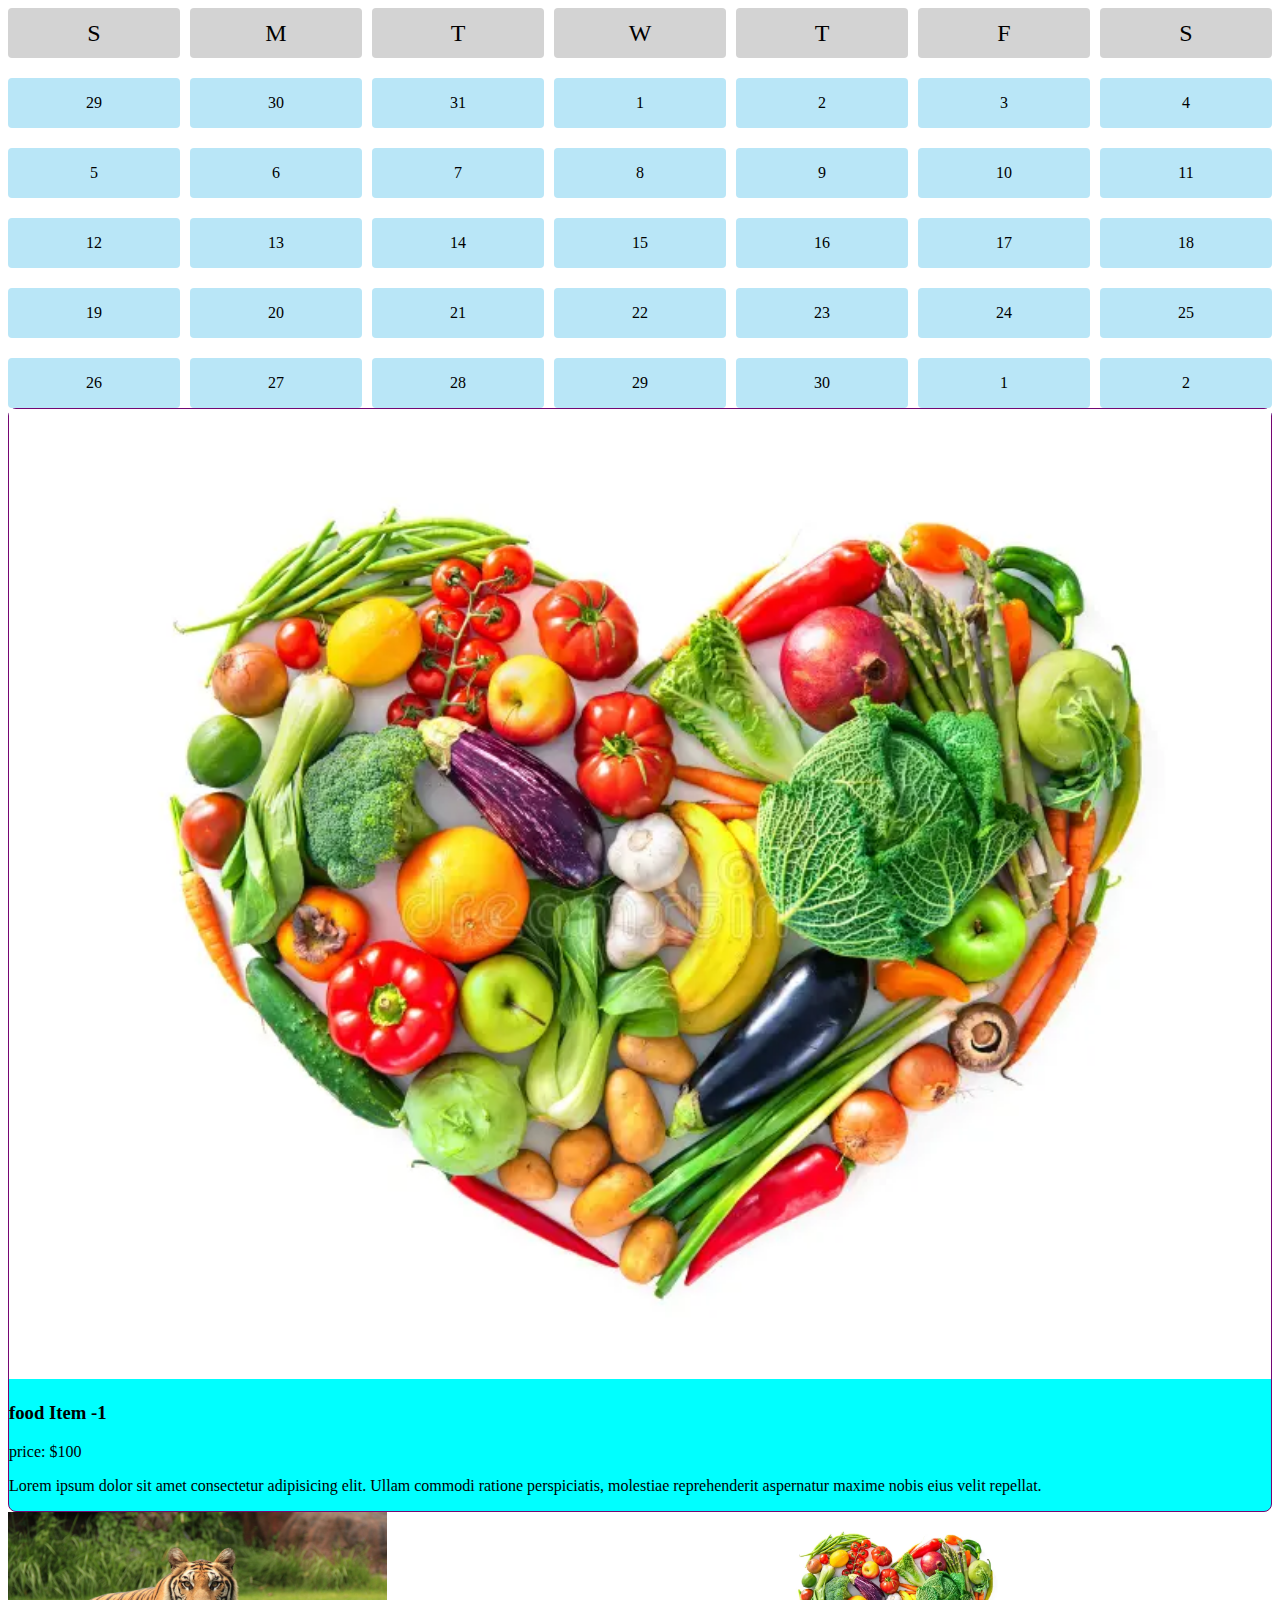
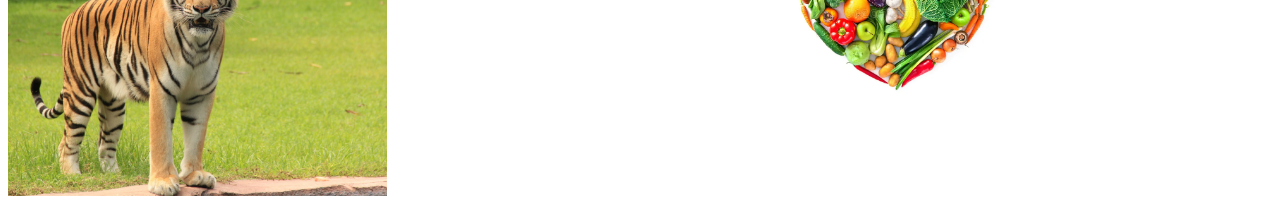
==== index.html @ e427875b "added many files" ====
<!DOCTYPE html>
<html lang="en">
<head>
    <meta charset="UTF-8">
    <meta name="viewport" content="width=device-width, initial-scale=1.0">
    <title>Document</title>
    <link rel="stylesheet" href="index.css">
     <style>
    .calander{
        display: grid;
        grid-template-columns: repeat(7, 1fr);
        grid-template-rows: repeat(6,50px);
        row-gap: 20px;
        column-gap: 10px;
    }
    .day{
        background-color: lightgray;
        border-radius: 4px;
        display: flex;
        justify-content: center;
        align-items: center;
        font-size: 1.5em;
    }
    .date{
        background-color: rgb(185, 230, 247);
        border-radius: 4px;
        display: flex;
        justify-content: center;
        align-items:center;
        font-size: 1.rem;
       
        
    }
    .cont{
        display: grid;
        
        grid-template-columns: repeat(1,1fr);
        gap: 5px;
        
    }
    .food{
       border: 1px solid rgb(117, 6, 115);
       border-radius: 8px;
       background-color: aqua;
       text
    }
    .food img{
        width: 100%;
    }

    /* simple media quary */
    @media screen and (max-width: 576px) {
        .cont{
            grid-template-columns: repeat(1,1fr);
        }
        
    }
    @media screen and (min-width: 576px) (max-width: 992px){
        
    } {
        
    }
    .img-cont{
        display: flex;
    }
    .img-cont img{
        width: 50%;
    }@media screen and(max-width:576){
        .img-cont{
            flex-direction: column;
        }
        
    }

     </style>
</head>
<body>
    
    <div class="calander">
        <div class="day">S</div>
        <div class="day">M</div>
        <div class="day">T</div>
        <div class="day">W</div>
        <div class="day">T</div>
        <div class="day">F</div>
        <div class="day">S</div>
        <div class="date">29</div>
        <div class="date">30</div>
        <div class="date">31</div>
        <div class="date">1</div>
        <div class="date">2</div>
        <div class="date">3</div>
        <div class="date">4</div>
        <div class="date">5</div>
        <div class="date">6</div>
        <div class="date">7</div>
        <div class="date">8</div>
        <div class="date">9</div>
        <div class="date">10</div>
        <div class="date">11</div>
        <div class="date">12</div>
        <div class="date">13</div>
        <div class="date">14</div>
        <div class="date">15</div>
        <div class="date">16</div>
        <div class="date">17</div>
        <div class="date">18</div>
        <div class="date">19</div>
        <div class="date">20</div>
        <div class="date">21</div>
        <div class="date">22</div>
        <div class="date">23</div>
        <div class="date">24</div>
        <div class="date">25</div>
        <div class="date">26</div>
        <div class="date">27</div>
        <div class="date">28</div>
        <div class="date">29</div>
        <div class="date">30</div>
        <div class="date">1</div>
        <div class="date">2</div>
        
    </div>
    <div class="cont">
        <div class="food">
            <img src="images/veg.jpg" alt="">
            <h3>food Item -1</h3>
            <p>price: $100</p>
            <p>Lorem ipsum dolor sit amet
                 consectetur adipisicing elit.
                  Ullam commodi ratione perspiciatis, 
                  molestiae reprehenderit aspernatur
                   maxime nobis eius velit repellat.</p>
        </div>
      
    </div>
    <div class="img-cont">
        <div><img src="images/tiger.jpg" alt=""></div>
        <div><img src="images/veg.jpg" alt=""></div>
    </div>
</body>
</html>
---- index.css ----
.main-div{
    background-color: pink;
    display: flex;
    justify-content: space-between;
    padding: 20px;
    height: 300px;
    flex-direction: row;


}
.div{
    color:wheat;
    background-color: rgb(152, 173, 180);
    border: 2px solid blue;
    height: 50px;
    width: 150%;
    
}
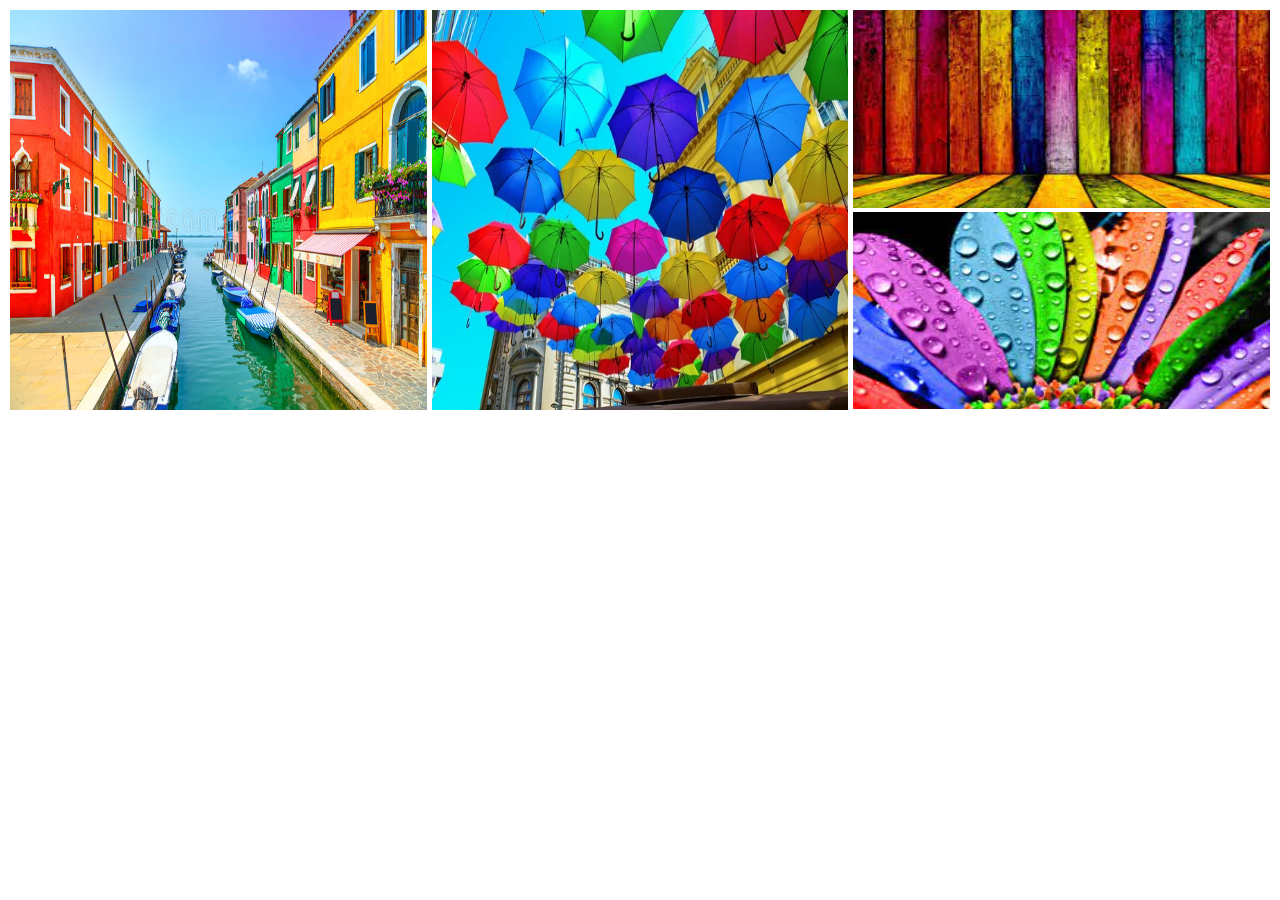
==== commit f02dced9: "added index1.html and index.html and css practic 2" ====
--- a/index.html
+++ b/index.html
@@ -5,138 +5,35 @@
     <meta name="viewport" content="width=device-width, initial-scale=1.0">
     <title>Document</title>
     <link rel="stylesheet" href="index.css">
-     <style>
-    .calander{
-        display: grid;
-        grid-template-columns: repeat(7, 1fr);
-        grid-template-rows: repeat(6,50px);
-        row-gap: 20px;
-        column-gap: 10px;
-    }
-    .day{
-        background-color: lightgray;
-        border-radius: 4px;
-        display: flex;
-        justify-content: center;
-        align-items: center;
-        font-size: 1.5em;
-    }
-    .date{
-        background-color: rgb(185, 230, 247);
-        border-radius: 4px;
-        display: flex;
-        justify-content: center;
-        align-items:center;
-        font-size: 1.rem;
-       
-        
-    }
-    .cont{
-        display: grid;
-        
-        grid-template-columns: repeat(1,1fr);
-        gap: 5px;
-        
-    }
-    .food{
-       border: 1px solid rgb(117, 6, 115);
-       border-radius: 8px;
-       background-color: aqua;
-       text
-    }
-    .food img{
-        width: 100%;
-    }
-
-    /* simple media quary */
-    @media screen and (max-width: 576px) {
-        .cont{
-            grid-template-columns: repeat(1,1fr);
-        }
-        
-    }
-    @media screen and (min-width: 576px) (max-width: 992px){
-        
-    } {
-        
-    }
-    .img-cont{
-        display: flex;
-    }
-    .img-cont img{
-        width: 50%;
-    }@media screen and(max-width:576){
-        .img-cont{
-            flex-direction: column;
-        }
-        
-    }
-
-     </style>
+     
 </head>
 <body>
-    
-    <div class="calander">
-        <div class="day">S</div>
-        <div class="day">M</div>
-        <div class="day">T</div>
-        <div class="day">W</div>
-        <div class="day">T</div>
-        <div class="day">F</div>
-        <div class="day">S</div>
-        <div class="date">29</div>
-        <div class="date">30</div>
-        <div class="date">31</div>
-        <div class="date">1</div>
-        <div class="date">2</div>
-        <div class="date">3</div>
-        <div class="date">4</div>
-        <div class="date">5</div>
-        <div class="date">6</div>
-        <div class="date">7</div>
-        <div class="date">8</div>
-        <div class="date">9</div>
-        <div class="date">10</div>
-        <div class="date">11</div>
-        <div class="date">12</div>
-        <div class="date">13</div>
-        <div class="date">14</div>
-        <div class="date">15</div>
-        <div class="date">16</div>
-        <div class="date">17</div>
-        <div class="date">18</div>
-        <div class="date">19</div>
-        <div class="date">20</div>
-        <div class="date">21</div>
-        <div class="date">22</div>
-        <div class="date">23</div>
-        <div class="date">24</div>
-        <div class="date">25</div>
-        <div class="date">26</div>
-        <div class="date">27</div>
-        <div class="date">28</div>
-        <div class="date">29</div>
-        <div class="date">30</div>
-        <div class="date">1</div>
-        <div class="date">2</div>
-        
+   
+    <!-- <div class="main-img">
+        <div  >
+            <img class="img1" src="images/A.jpg" alt="">
+        </div>
+          <div>
+            <img class="img2" src="images/b.jpg" alt="">
+          </div>
+            
+    </div> -->
+    <!-- <br><br><br><br><br><br><br><br><br><br><br><br><br><br><br><br> -->
+
+
+    <div class="row">
+        <div>
+            <img src="images/A.jpg" alt="">
+        </div>
+        <div>
+            <img src="images/B.jpg" alt="">
+        </div>
+        <div class="row-div">
+            <img src="images/D.jpg" alt="">
+            <img src="images/E.jpg" alt="">
+        </div>
     </div>
-    <div class="cont">
-        <div class="food">
-            <img src="images/veg.jpg" alt="">
-            <h3>food Item -1</h3>
-            <p>price: $100</p>
-            <p>Lorem ipsum dolor sit amet
-                 consectetur adipisicing elit.
-                  Ullam commodi ratione perspiciatis, 
-                  molestiae reprehenderit aspernatur
-                   maxime nobis eius velit repellat.</p>
-        </div>
-      
-    </div>
-    <div class="img-cont">
-        <div><img src="images/tiger.jpg" alt=""></div>
-        <div><img src="images/veg.jpg" alt=""></div>
-    </div>
+<br><br><br><br><br><br><br>
+
 </body>
 </html>--- a/index.css
+++ b/index.css
@@ -1,18 +1,38 @@
-.main-div{
-    background-color: pink;
-    display: flex;
-    justify-content: space-between;
-    padding: 20px;
-    height: 300px;
-    flex-direction: row;
-
-
+* {
+	margin: 0;
+	padding: 0;
+	box-sizing: border-box;
 }
-.div{
-    color:wheat;
-    background-color: rgb(152, 173, 180);
-    border: 2px solid blue;
-    height: 50px;
-    width: 150%;
+body {
+	margin: 10px;
+}
+img {
+	width: 100%;
+	height: 100%;
+}
+.row {
+	height: 400px;
+	margin-bottom: 5px;
+	display: flex;
+	gap: 5px;
+}
+.row > div {
+	flex: 1;
+}
+.row-div img {
+	height: calc(( 100% - 5px )/2);
+}
+.quad-div {
+	display: flex;
+}
+@media screen and (max-width: 576px) {
+    .row {
+      flex-direction: column;
+    }
     
-}+    .row > div img,
+    .row-div img {
+      width: 100%;
+      height: auto;
+    }
+  }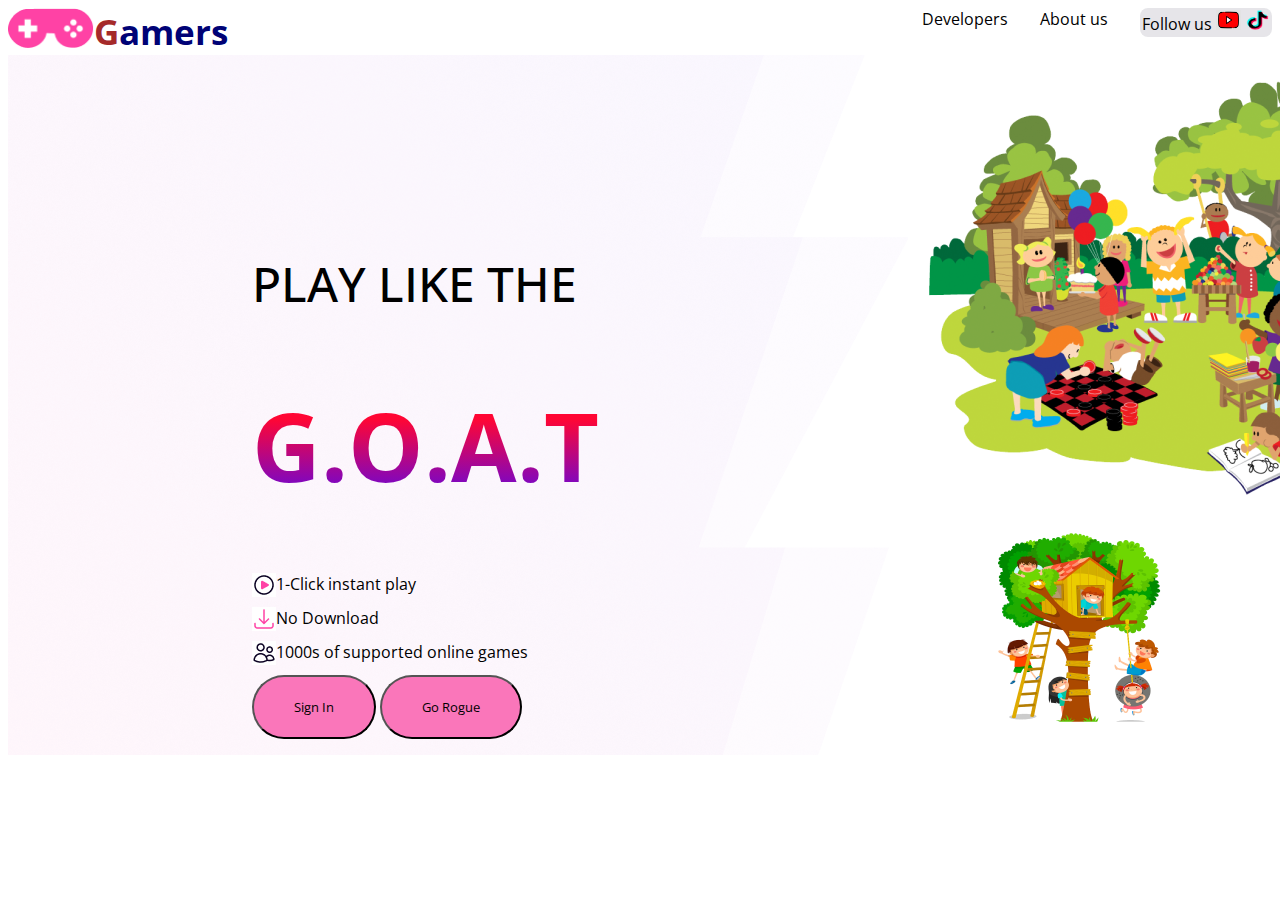
==== commit e7e0d9d2: "commited" ====
--- a/index.html
+++ b/index.html
@@ -3,37 +3,56 @@
 <head>
     <meta charset="UTF-8">
     <meta name="viewport" content="width=device-width, initial-scale=1.0">
-    <title>Document</title>
     <link rel="stylesheet" href="index.css">
-     
+    <link rel="preconnect" href="https://fonts.googleapis.com">
+<link rel="preconnect" href="https://fonts.gstatic.com" crossorigin>
+<link href="https://fonts.googleapis.com/css2?family=Open+Sans:ital,wght@1,600&display=swap" rel="stylesheet">
+    <title></title>
 </head>
 <body>
-   
-    <!-- <div class="main-img">
-        <div  >
-            <img class="img1" src="images/A.jpg" alt="">
+    <header>
+        <div  class="header-main-div">
+            <div class="head1">
+                <img src="images/Frame.png" alt="">
+                <div class="head-2"><span  class="head-1">G</span><span  class="head-3">amers</span></div>
+            </div>
+            <div >
+                <ul class="main-div-li">
+                    <li class="Developers">Developers</li>
+                    <li class="about-us">About us</li>
+                    <li class="header-icons">Follow us <a href="https://www.youtube.com/" target="_blank"><img src="images/icons/youtube.jpg" alt="" height="20px" width="25px"></a>
+                        <a href="https://www.tiktok.com/" target="_blank"><img src="images/icons/361937358_1688821948264142_3089353629300397726_n.png" alt="" height="20px" width="25px" ></a></li>
+                </ul>
+            </div>
         </div>
-          <div>
-            <img class="img2" src="images/b.jpg" alt="">
-          </div>
-            
-    </div> -->
-    <!-- <br><br><br><br><br><br><br><br><br><br><br><br><br><br><br><br> -->
+        
+        <div class="play-main-div">
+             <div class="play-content" >
+                    <h3 class="play-like-the">PLAY LIKE THE</h3>
 
+                    <h1 class="goat">G.O.A.T</h1>
 
-    <div class="row">
-        <div>
-            <img src="images/A.jpg" alt="">
+                    <div class="goat-1click"><div><img class="img-goat" src="images/icons/Frame.jpg"  alt=""></div><div> 1-Click instant play</div> </div>
+
+                    <div class="goat-1click"><div><img class="img-goat" src="images/icons/Frame (1).jpg" alt=""></div><div>No Download</div></div>
+
+                    <div class="goat-1click"><div><img src="images/icons/Frame (2).jpg" alt=""></div> <div>1000s of supported online games </div> </div>
+                    
+                        <input class="signin" type="button" value="Sign In">
+                        <input class="signin" type="button" value="Go Rogue">
+               
+             </div>
+             <div>
+                    <img src="images/Group 18.png" alt="">
+             </div>
         </div>
         <div>
-            <img src="images/B.jpg" alt="">
+            
         </div>
-        <div class="row-div">
-            <img src="images/D.jpg" alt="">
-            <img src="images/E.jpg" alt="">
-        </div>
-    </div>
-<br><br><br><br><br><br><br>
-
+    </header>
+    <main>
+        
+        
+    </main>
 </body>
 </html>--- a/index.css
+++ b/index.css
@@ -1,38 +1,141 @@
-* {
-	margin: 0;
-	padding: 0;
-	box-sizing: border-box;
+*{
+    font-family: 'Open Sans', sans-serif;
 }
-body {
-	margin: 10px;
+.header-main-div{
+    display: flex;
+    justify-content: space-between;
+    
+    border: none;
+    margin-top: 5px;
+    
 }
-img {
-	width: 100%;
-	height: 100%;
+
+.head1{
+    display: flex;
+    margin-top: 0px;
 }
-.row {
-	height: 400px;
-	margin-bottom: 5px;
-	display: flex;
-	gap: 5px;
+.head1>img{
+    width: 86px;
+    height: 40px;
+
+
 }
-.row > div {
-	flex: 1;
+.head-2{
+    display: flex;
+   text-align: center;
+font-size: 45px;
+font-weight: 700;
 }
-.row-div img {
-	height: calc(( 100% - 5px )/2);
+.head-1{
+    font-size: 35px;
+font-weight: 700;
+color: brown;
+
 }
-.quad-div {
-	display: flex;
+.head-3{
+    font-size: 35px;
+font-weight: 700;
+color: rgb(0, 2, 118);
 }
-@media screen and (max-width: 576px) {
-    .row {
-      flex-direction: column;
+
+
+.main-div-li{
+    display: flex;
+    flex-direction: row;
+    justify-content: baseline;
+    list-style: none;
+    gap: 32px;
+    margin-top: 0px;
+    
+    
+
+}
+.header-icons{
+    border-radius: 8px;
+    background: rgba(11, 2, 35, 0.10);
+    padding: 2px;
+   
+}
+/* for mobile 425px */
+@media screen and ( max-width:426px) {
+    .header-main-div {
+        display:flex;
+        flex-direction: column;
+        align-items: center;
+        
     }
+    .head1{
+        display: flex;
+        flex-direction: row;
+        margin: 20px;
+        gap: 20px;
+       
+    }
+    .main-div-li{
+        display: flex;
+        flex-direction: column;
+    }
+    .Developers{
+        margin-left: 17px;
+    }
+    .about-us{
+      margin-left: 
+      30px;
+    }
+}
+.play-main-div{
+    display: grid;
+    grid-template-columns: repeat(2, 1fr);
+    gap: 20px;
     
-    .row > div img,
-    .row-div img {
-      width: 100%;
-      height: auto;
-    }
-  }+}
+.play-main-div{
+    display: grid;
+    grid-template-columns: repeat(2,1fr);
+    
+}
+.play-content{
+    padding: 148px 309px 148px 244px;
+    text-align: left;
+    align-items: center;
+    background-image: url('images/Group 14.png');
+    background-repeat:no-repeat;
+}
+
+.play-like-the{
+font-size: 48px;
+font-weight: 500;
+
+}
+/* .main-click{
+    text-align: center;
+    align-items: center;
+    width: auto;
+    height: fit-content;
+} */
+.goat{
+    /* text-align: center; */
+font-size: 95px;
+font-weight: 700;
+background: linear-gradient( #ff0634 30%, #4e07f5);
+background-clip: text;
+-webkit-background-clip: text;
+-webkit-text-fill-color: transparent;
+}
+
+.goat-1click{
+    display: flex;
+    flex-direction: row;
+    margin-bottom: 5px;
+}
+.img-goat{
+    width: auto;
+}
+.signin{
+    display: inline-flex;
+padding: 21px 40px;
+align-items: flex-start;
+gap: 10px;
+border-radius: 40px;
+background-color:  #fa76ba;
+}
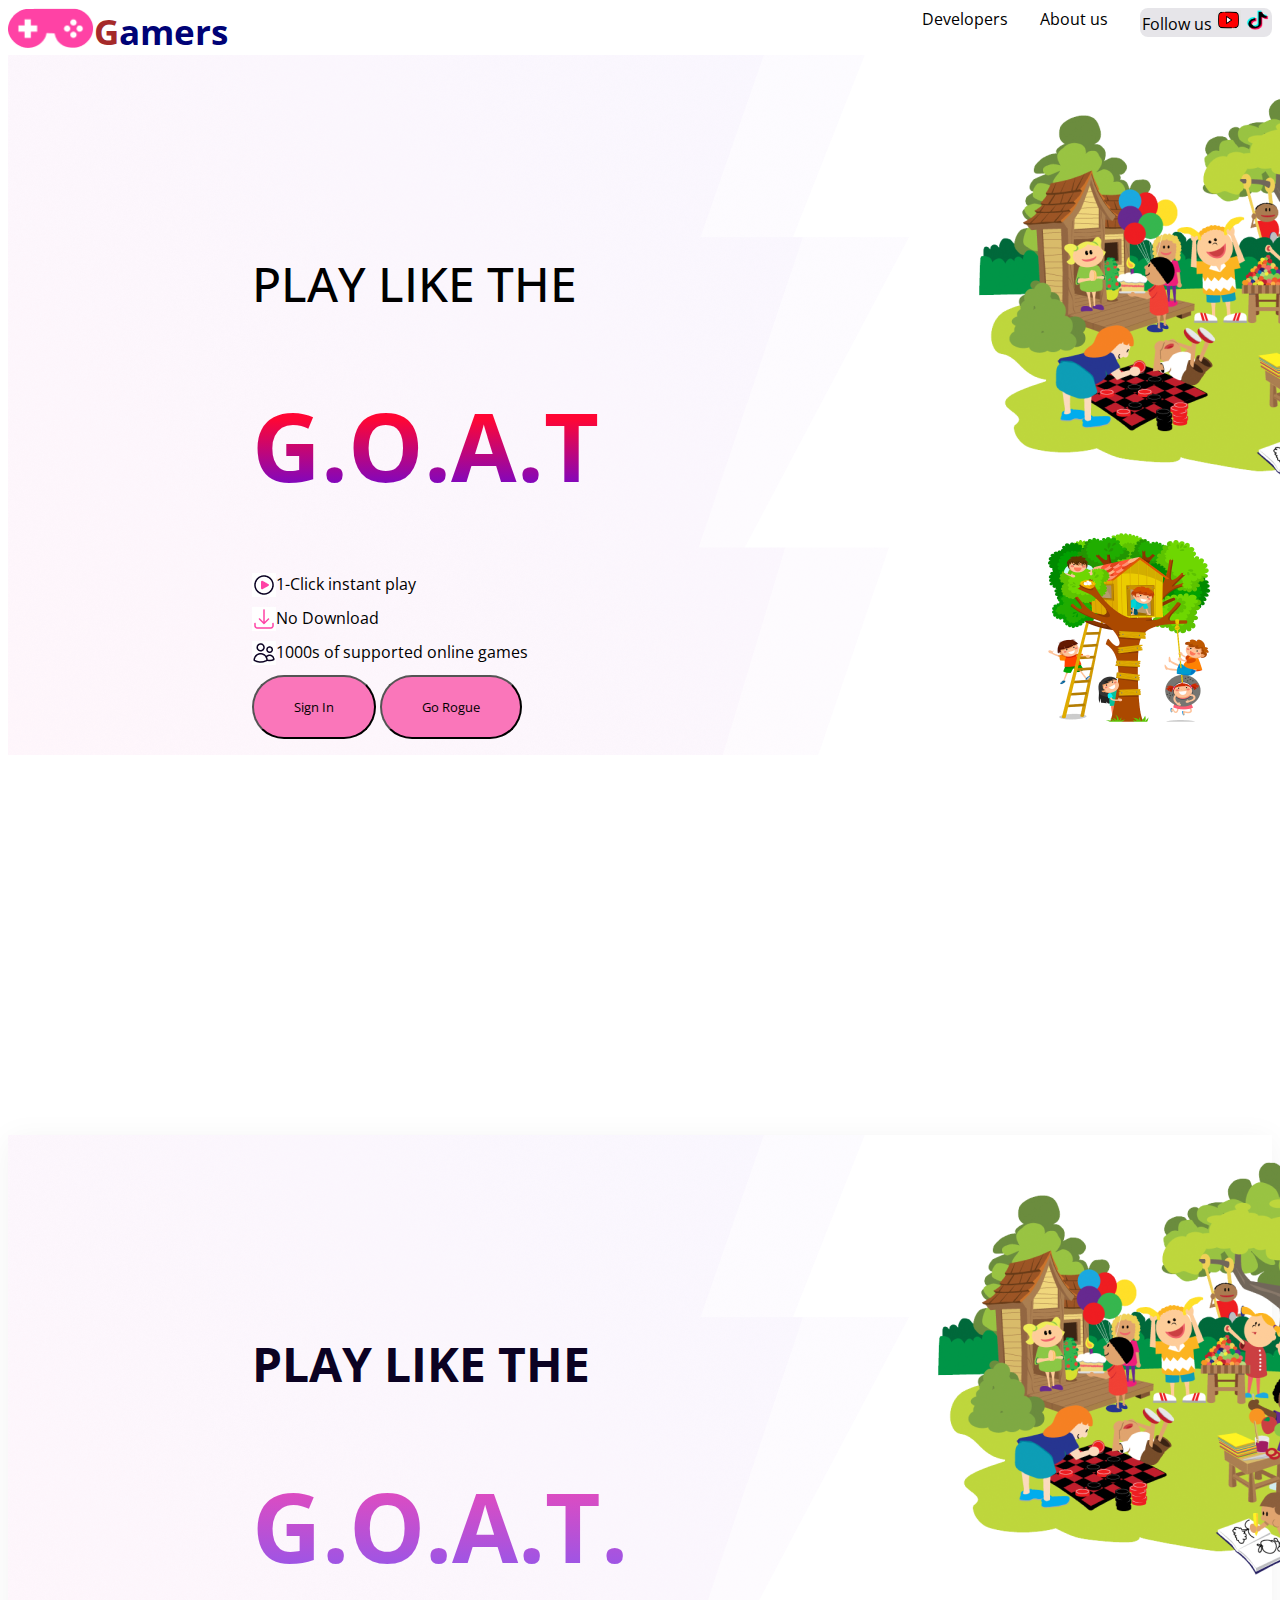
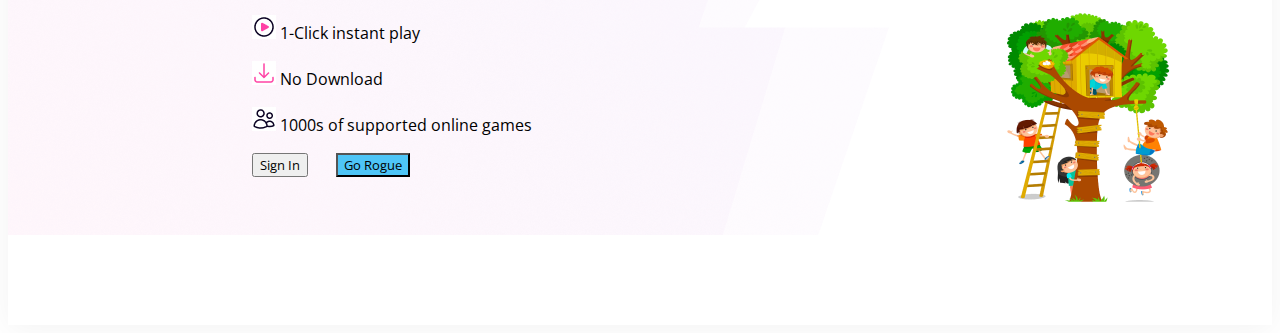
==== commit a3d437a0: "commited" ====
--- a/index.html
+++ b/index.html
@@ -55,4 +55,36 @@
         
     </main>
 </body>
-</html>+</html>
+<div class="play">
+    <div class="play-content">
+    <h3 class="play-tittle">PLAY LIKE THE</h2>
+        <h1 class="play-head">
+            G.O.A.T.
+        </h1>
+    <p class="play-option play-option discription-color"> 
+        <span>
+            <img class="img-goat" src="images/icons/Frame.jpg"  alt="">
+        </span>
+        1-Click instant play</p>
+    <p class="play-option discription-color"> 
+        <span>
+            <img class="img-goat" src="images/icons/Frame (1).jpg" alt="">
+        </span>
+            No Download</p>
+    <p class="play-option discription-color">
+        <span>
+            <img src="images/icons/Frame (2).jpg" alt="">
+        </span>
+         1000s of supported online games</p>
+    <section class="play-btn">
+        <button class="btn sign-in">Sign In</button>
+        <button class="btn go-rogue">Go Rogue</button>
+    </section>
+
+    </div>
+    <div class="play-image">
+            <img src="images/Group 18.png" alt="">
+    </div>
+
+</div>--- a/index.css
+++ b/index.css
@@ -90,9 +90,8 @@
     
 }
 .play-main-div{
-    display: grid;
-    grid-template-columns: repeat(2,1fr);
-    
+    width: 1920px;
+    height: 1080px;
 }
 .play-content{
     padding: 148px 309px 148px 244px;
@@ -139,3 +138,41 @@
 border-radius: 40px;
 background-color:  #fa76ba;
 }
+
+
+
+.play{
+    display: flex;
+    grid-template-columns: repeat(2, 1fr);
+    background: #FFF;
+    box-shadow: 0px 4px 30px 0px rgba(0, 0, 0, 0.05);
+}
+.play-content{
+
+    background-image: url(/images/Group\ 14.png);
+    background-repeat: no-repeat;
+    padding: 148px 309px 148px 244px;
+    text-align: left;
+}
+.play-tittle{
+    color: #0B0223;
+    font-size: 3rem;
+}
+.play-head{
+    font-size: 6rem;
+    background: linear-gradient(180deg, #F948B2 0%, #8758F1 100%);
+    background-clip: text;
+    -webkit-background-clip: text;
+    -webkit-text-fill-color: transparent;
+    margin-bottom: 24px;
+}
+
+.play-option{
+    margin-bottom: 17px;
+    align-items: center;
+}
+.go-rogue{
+    background: #4EC5F7;
+    margin-left: 24px;
+}
+Write to Md Ali Islam
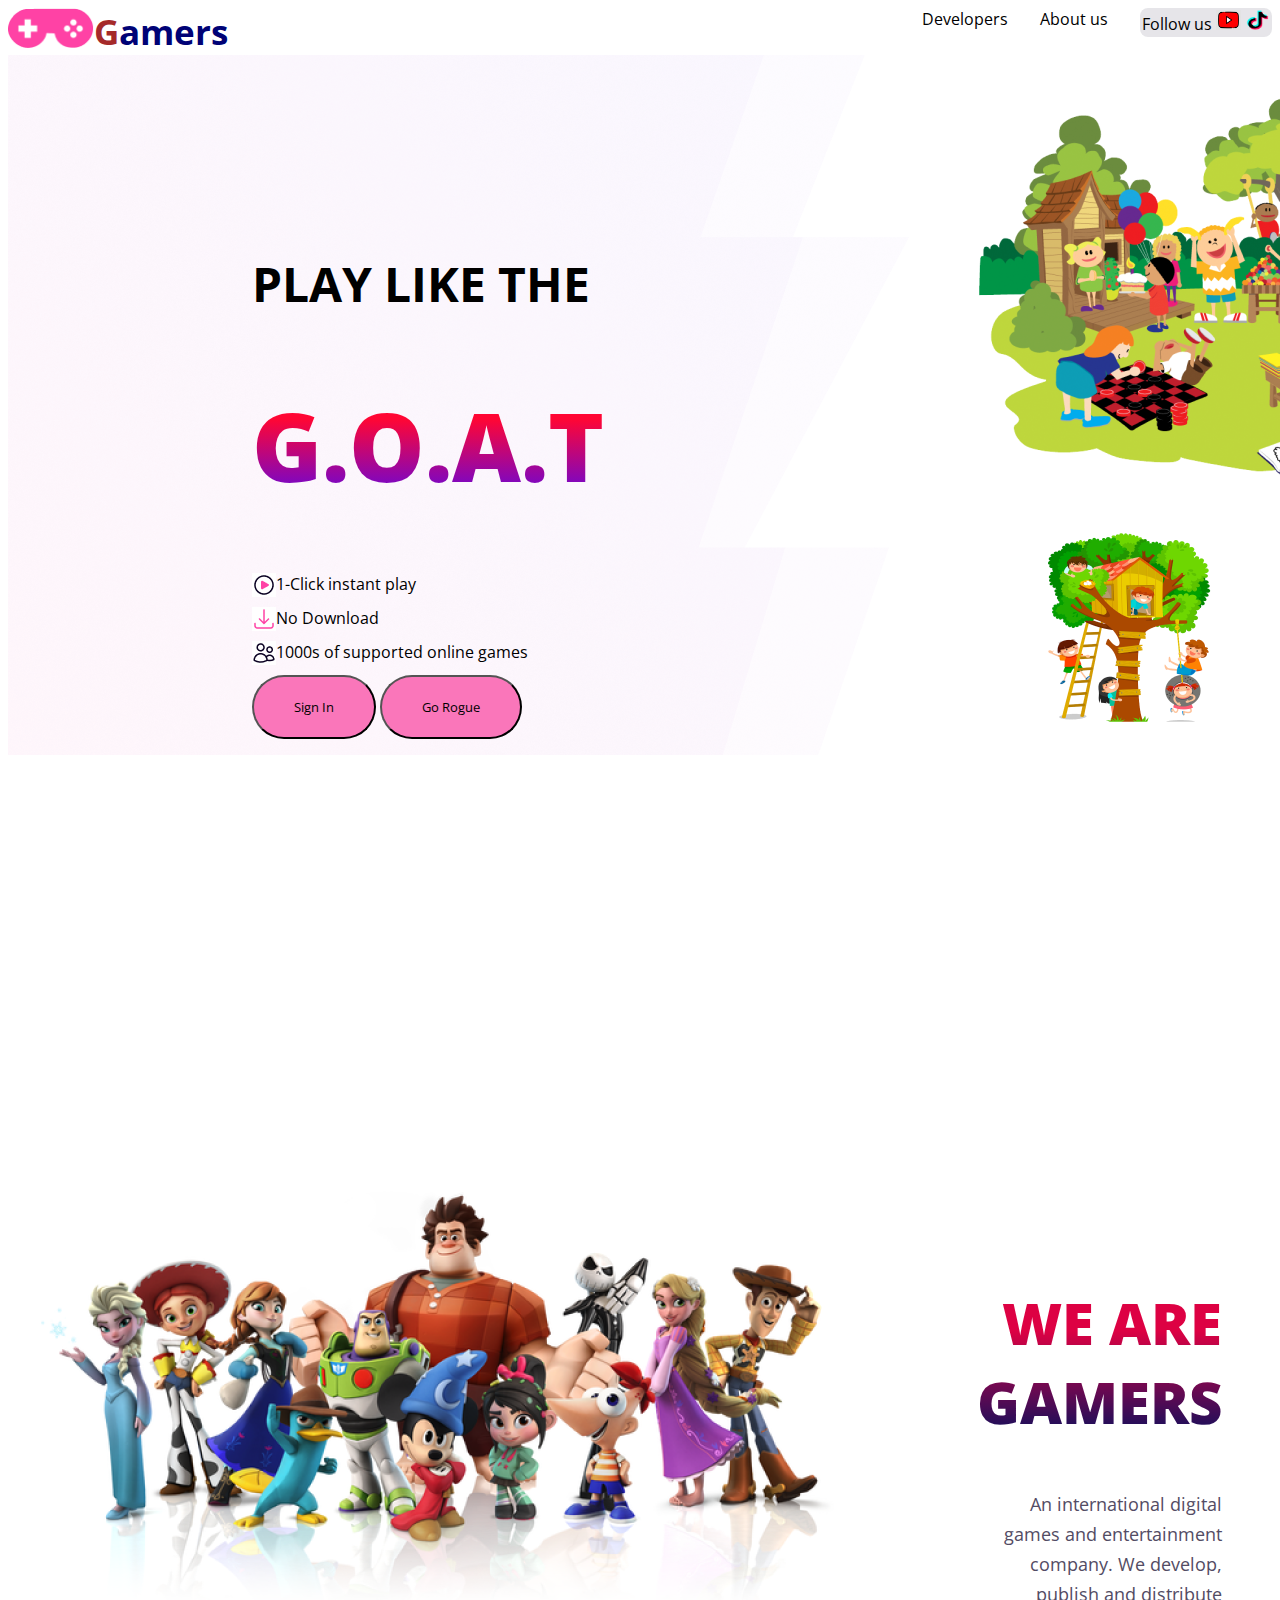
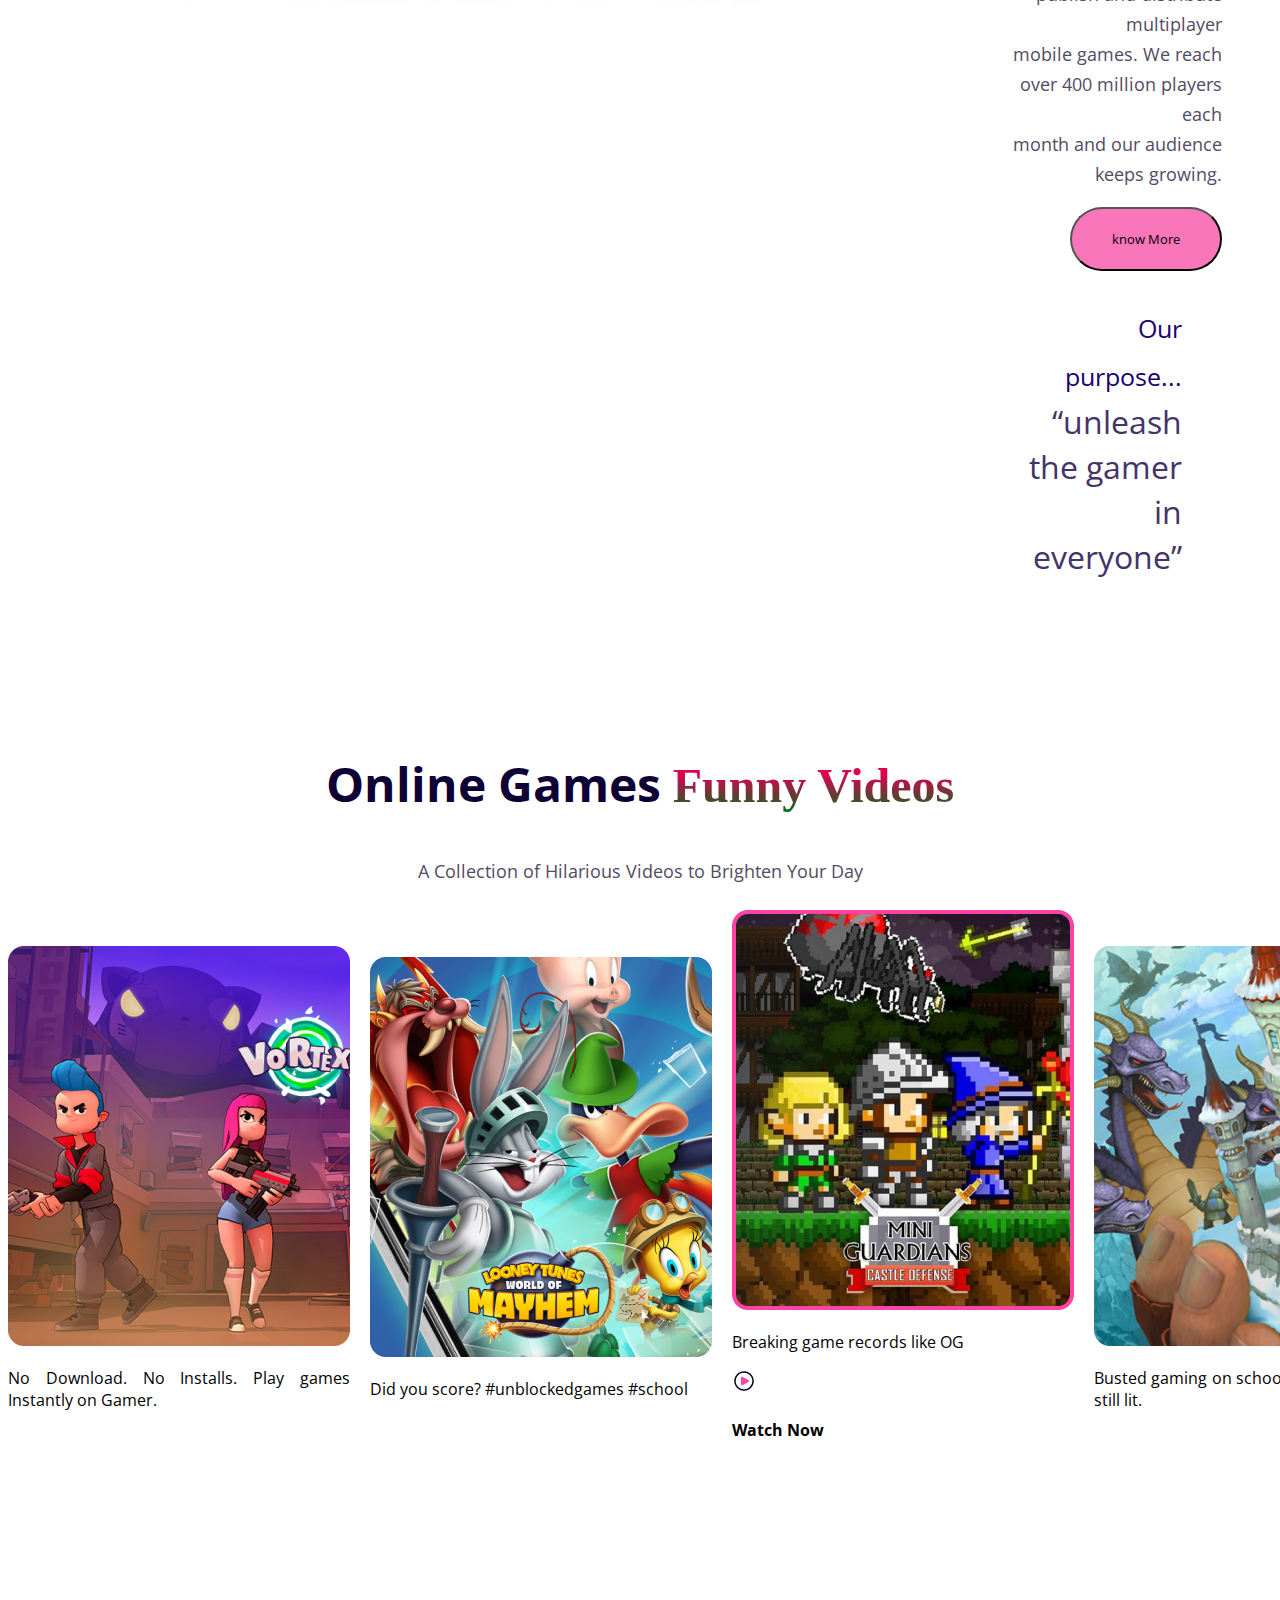
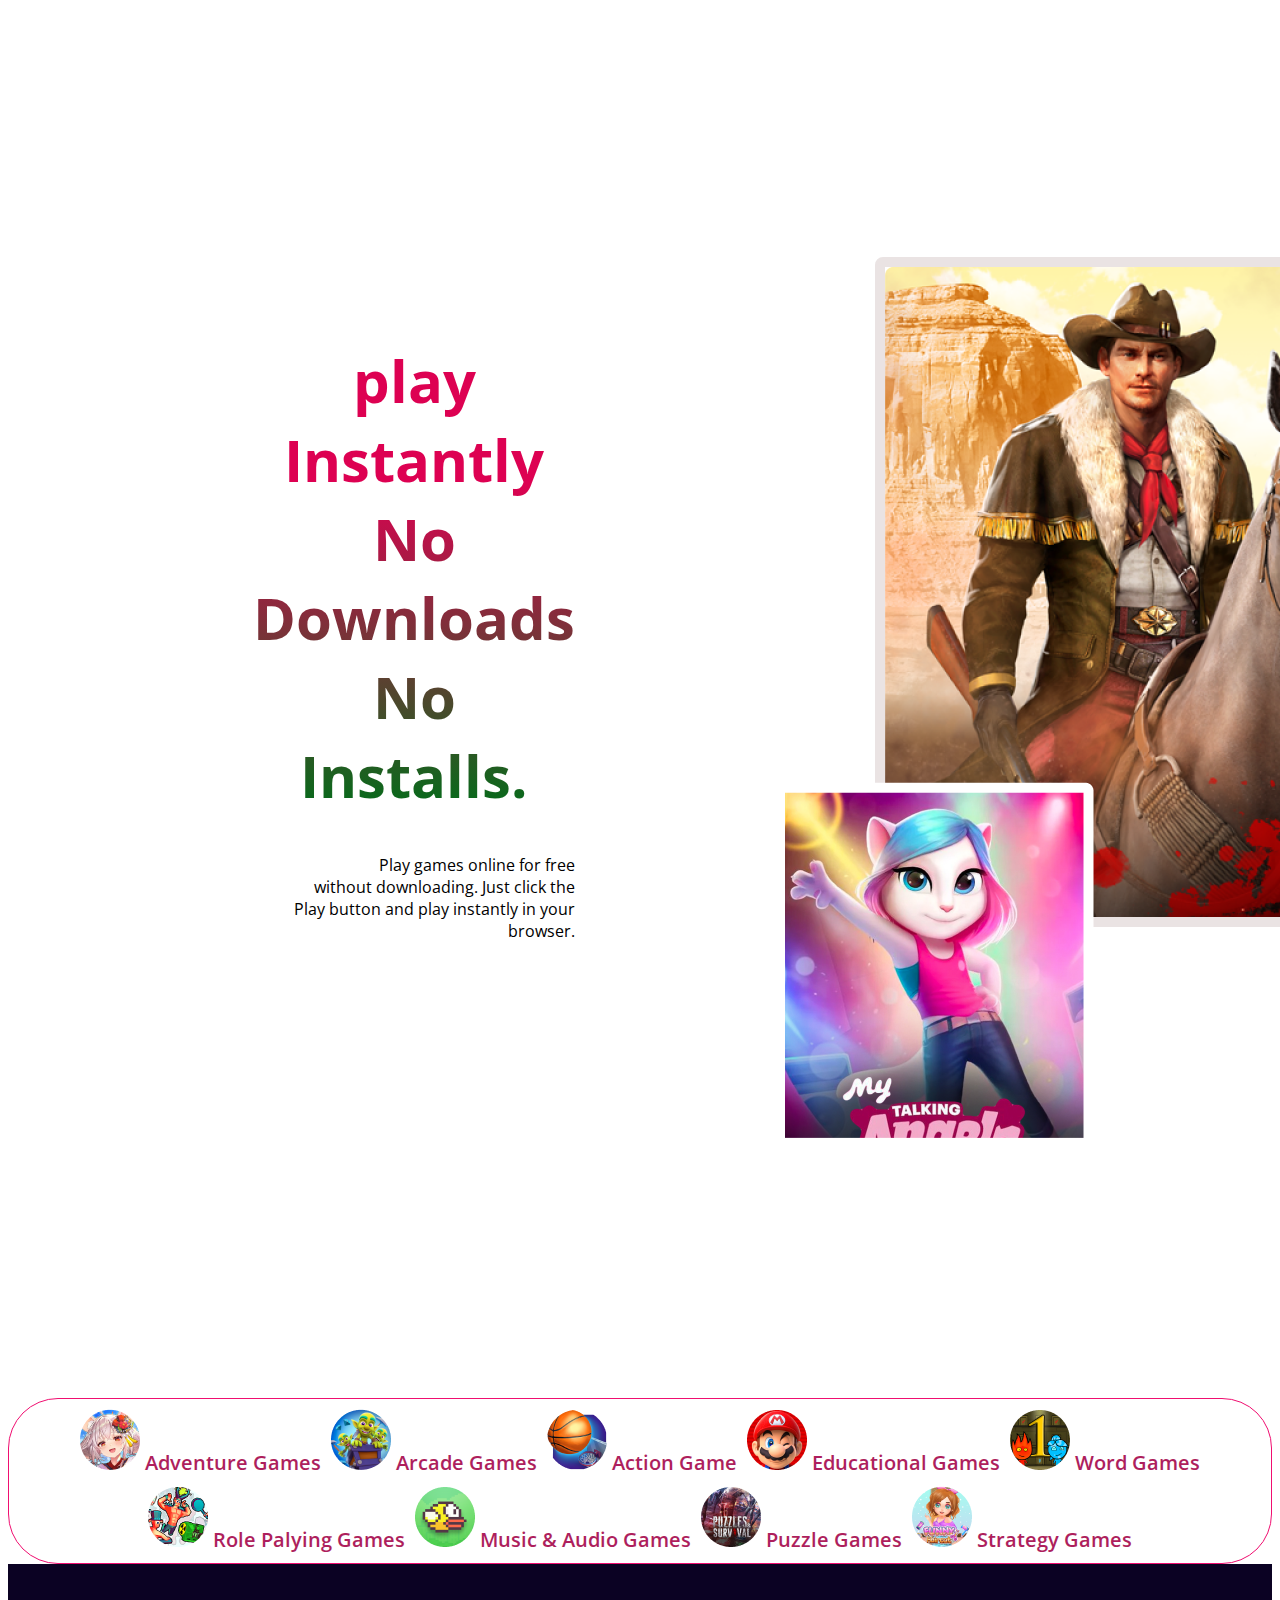
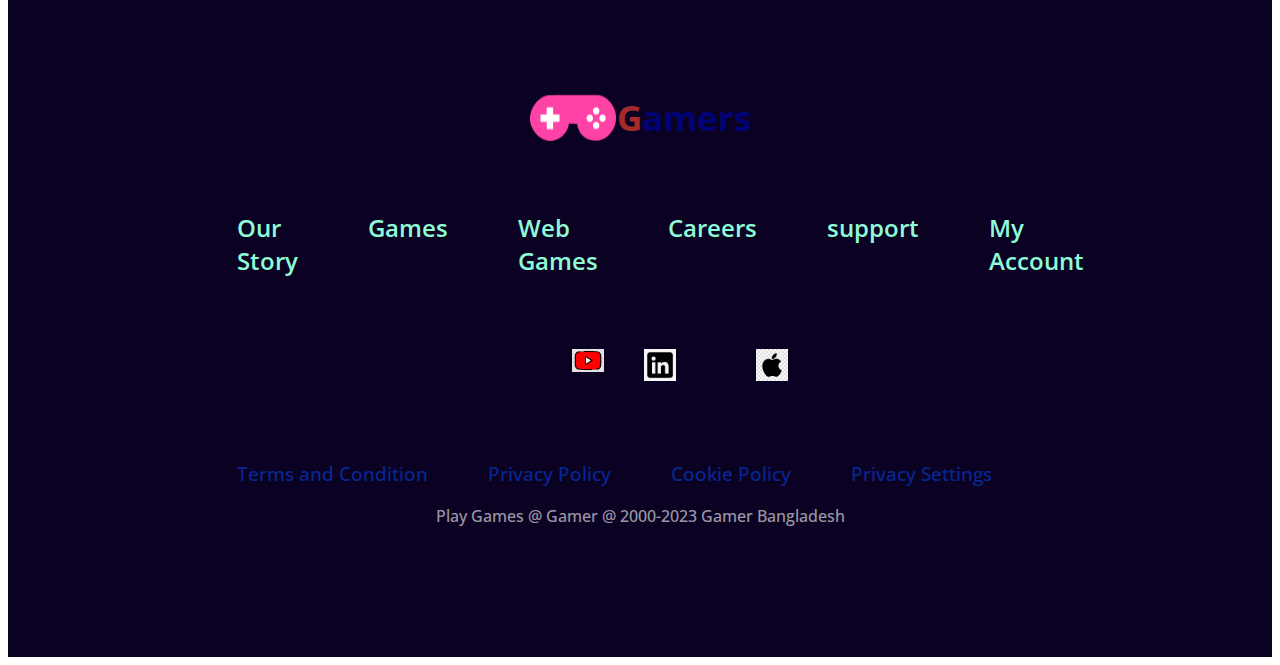
==== commit 767fa74a: "added footer section" ====
--- a/index.html
+++ b/index.html
@@ -26,65 +26,202 @@
             </div>
         </div>
         
-        <div class="play-main-div">
-             <div class="play-content" >
-                    <h3 class="play-like-the">PLAY LIKE THE</h3>
-
-                    <h1 class="goat">G.O.A.T</h1>
-
-                    <div class="goat-1click"><div><img class="img-goat" src="images/icons/Frame.jpg"  alt=""></div><div> 1-Click instant play</div> </div>
-
-                    <div class="goat-1click"><div><img class="img-goat" src="images/icons/Frame (1).jpg" alt=""></div><div>No Download</div></div>
-
-                    <div class="goat-1click"><div><img src="images/icons/Frame (2).jpg" alt=""></div> <div>1000s of supported online games </div> </div>
-                    
-                        <input class="signin" type="button" value="Sign In">
-                        <input class="signin" type="button" value="Go Rogue">
-               
-             </div>
-             <div>
-                    <img src="images/Group 18.png" alt="">
-             </div>
-        </div>
-        <div>
-            
-        </div>
+        
     </header>
     <main>
-        
-        
-    </main>
+        <div class="play-main-div">
+            <div class="play-content" >
+                   <h3 class="play-like-the">PLAY LIKE THE</h3>
+
+                   <h1 class="goat">G.O.A.T</h1>
+
+                   <div class="goat-1click"><div><img class="img-goat" src="images/icons/Frame.jpg"  alt=""></div><div> 1-Click instant play</div> </div>
+
+                   <div class="goat-1click"><div><img class="img-goat" src="images/icons/Frame (1).jpg" alt=""></div><div>No Download</div></div>
+
+                   <div class="goat-1click"><div><img src="images/icons/Frame (2).jpg" alt=""></div> <div>1000s of supported online games </div> </div>
+                   
+                       <input class="signin" type="button" value="Sign In">
+                       <input class="signin" type="button" value="Go Rogue">
+              
+            </div>
+            <div class="img-1-1">
+                   <img src="images/Group 18.png" alt="">
+            </div>
+       </div>
+       <div class="we-are-gamer">
+           <div>
+               <img src="images/pngwing 4.png" alt="">
+           </div>
+           <div class="gamer-text">
+              <h2 class="gamer-h2">WE ARE GAMERS</h2>
+              <P class="gamer-p">An international digital games and entertainment <br>company. We develop, publish and distribute multiplayer <br>mobile games. We reach over 400 million players each <br> month and our audience keeps growing.</P>
+              <input class="signin" type="button" value="know More">
+              <br>
+              <blockquote class="gamer-bq">
+               <span class="gamer-span">Our purpose... </span><br>
+               “unleash the gamer in everyone”</blockquote>
+           </div>
+       </div>
+        <div>
+            <h2 class="funny-h2">Online Games<span class="span"> Funny Videos</span></h2>
+        <h4 class="funny-h4">A Collection of Hilarious Videos to Brighten Your Day</h4>
+        </div>
+       <div class="img-section-head">
+        
+        <div class="img-section">
+            <img src="images/Rectangle 4.png" alt="">
+            <p>No Download. No Installs. Play games Instantly on Gamer.</p>
+        </div>
+        <div class="img-section">
+            <img src="images/Rectangle 6.png" alt="">
+            <p>Did you score? #unblockedgames #school</p>
+        </div>
+
+
+        <div class="img-section3">
+            <img src="images/Rectangle 7.png" alt="">
+            <p>Breaking game records like OG</p>
+            <div class="this is hover">
+             <img src="images/icons/Frame.jpg" alt="">
+             <h4>Watch Now</h4>
+            </div>
+            <div>
+                
+            </div>
+        </div>
+
+
+        <div class="img-section">
+            <img src="images/Rectangle 5.png" alt="">
+            <p>
+                Busted gaming on school laptop, but you are still lit.
+            </p>
+        </div>
+       </div>
+      
+       <div class="main-div-playinstantly">
+         <div class="inside-play-instantly">
+            <h1 class="style-play-instantly">
+                play  Instantly <br>No Downloads <br>
+                No Installs.
+            </h1>
+            <p>Play games online for free <br>without downloading. Just click the<br> Play button and play instantly in your browser.</p>
+         </div>
+         <div>
+            <img  src="images/Rectangle 55.png" alt="" class="play-img1">
+            <img src="images/Rectangle 66.png"  alt="" class="play-img2">
+         </div>
+       </div>
+        
+       <!-- btn section -->
+       <div class="main-div-button">
+           <div class="main-btn1">
+            <img src="images/Rectangle 11.png" alt="">
+            Adventure Games
+            </div>
+
+           <div class="main-btn2">
+            <img src="images/Rectangle 12.png" alt="">
+            Arcade Games
+           </div>
+
+           <div class="main-btn3">
+            <img src="images/Rectangle 13.png" alt="">
+             Action Game
+           </div>
+
+           <div class="main-btn4">
+             <img src="images/Rectangle 14.png" alt="">
+             Educational Games
+           </div>
+
+            <div class="main-btn5">
+            <img src="images/Rectangle 15.png" alt="">
+            Word Games
+           </div>
+
+          <div class="main-btn6">
+            <img src="images/Rectangle 16.png" alt="">
+            Role Palying Games
+         </div>
+
+          <div class="main-btn7">
+            <img src="images/Rectangle 17.png" alt="">
+            Music & Audio Games
+          </div>
+
+           <div class="main-btn8">
+              <img src="images/Rectangle 18.png" alt="">
+              Puzzle Games
+          </div>
+
+           <div class="main-btn9">
+               <img src="images/Rectangle 19.png" alt="">
+               Strategy Games
+           </div>
+        </div>
+ </main>
+       <!-- footer -->
+       <footer class="main-footer">
+         <div class="inside-footer-container">
+            <div class="gamers-logo">
+                <img src="images/Frame.png" alt=""><div class="head-2"><span  class="head-1">G
+
+              </span><span class="head-3">amers</span>
+              </div>
+           
+            </div>
+            <div class="nav">
+                <ul>
+                    <li>Our Story</li>
+                    <li>Games</li>
+                    <li>Web Games</li>
+                    <li>Careers</li>
+                    <li>support</li>
+                    <li>My Account</li>
+                </ul>
+            </div>
+
+            <div class="icon">
+                <div>
+                    <a href=""><img class="icons" src="images/icons/twitter.png" alt=""></a>
+                </div>
+                <div>
+                    <a href=""><img class="icons" src="images/icons/facebook.png" alt=""></a>
+                </div>
+                <div>
+                    <a href=""><img class="icons" src="images/icons/youtube.jpg" alt=""></a>
+                </div>
+                <div>
+                    <ax href=""><img class="icons" src="images/icons/in.png" alt="">
+                    </a>
+                </div>
+                <div>
+                    <a href="">
+                        <img  class="icons" src="images/icons/insta.png" alt="">
+                    </a>
+                </div>
+                <div>
+                    <a  href=""><img class="icons" src="images/icons/apple.jpg" alt="">
+                    </a>
+                </div>
+               
+            </div>
+            <div class="policy-tag">
+                <ul>
+                    <li>Terms and Condition</li>
+                    <li>Privacy Policy</li>
+                    <li>Cookie Policy</li>
+                    <li>Privacy Settings</li>
+                </ul>
+            </div>
+            <div class="copyright">
+                <a href="#">Play Games @ Gamer @ 2000-2023 Gamer Bangladesh</a>
+            </div>
+         </div>
+       </footer>
+
+    
 </body>
 </html>
-<div class="play">
-    <div class="play-content">
-    <h3 class="play-tittle">PLAY LIKE THE</h2>
-        <h1 class="play-head">
-            G.O.A.T.
-        </h1>
-    <p class="play-option play-option discription-color"> 
-        <span>
-            <img class="img-goat" src="images/icons/Frame.jpg"  alt="">
-        </span>
-        1-Click instant play</p>
-    <p class="play-option discription-color"> 
-        <span>
-            <img class="img-goat" src="images/icons/Frame (1).jpg" alt="">
-        </span>
-            No Download</p>
-    <p class="play-option discription-color">
-        <span>
-            <img src="images/icons/Frame (2).jpg" alt="">
-        </span>
-         1000s of supported online games</p>
-    <section class="play-btn">
-        <button class="btn sign-in">Sign In</button>
-        <button class="btn go-rogue">Go Rogue</button>
-    </section>
-
-    </div>
-    <div class="play-image">
-            <img src="images/Group 18.png" alt="">
-    </div>
-
-</div>--- a/index.css
+++ b/index.css
@@ -2,11 +2,12 @@
     font-family: 'Open Sans', sans-serif;
 }
 .header-main-div{
+    width: auto;
     display: flex;
     justify-content: space-between;
-    
+    padding:auto;
     border: none;
-    margin-top: 5px;
+    
     
 }
 
@@ -57,11 +58,13 @@
    
 }
 /* for mobile 425px */
-@media screen and ( max-width:426px) {
+@media screen and ( max-width:425px) {
     .header-main-div {
+        width: 300px;
         display:flex;
         flex-direction: column;
-        align-items: center;
+        align-items: end;
+        margin-bottom: 200px;
         
     }
     .head1{
@@ -103,19 +106,14 @@
 
 .play-like-the{
 font-size: 48px;
-font-weight: 500;
-
-}
-/* .main-click{
-    text-align: center;
-    align-items: center;
-    width: auto;
-    height: fit-content;
-} */
+font-weight: 700;
+
+}
+
 .goat{
-    /* text-align: center; */
 font-size: 95px;
-font-weight: 700;
+
+font-weight: 800;
 background: linear-gradient( #ff0634 30%, #4e07f5);
 background-clip: text;
 -webkit-background-clip: text;
@@ -138,41 +136,261 @@
 border-radius: 40px;
 background-color:  #fa76ba;
 }
-
-
-
-.play{
-    display: flex;
-    grid-template-columns: repeat(2, 1fr);
-    background: #FFF;
-    box-shadow: 0px 4px 30px 0px rgba(0, 0, 0, 0.05);
+@media screen and (max-width:450px) {
+    .play-main-div{
+        width: 350px;
+        display: flex;
+        flex-direction: column-reverse;
+        height: auto;
+        align-items: center;
+}
+.img-1-1> img{
+    height: auto;
+    width: 430px;
 }
 .play-content{
-
-    background-image: url(/images/Group\ 14.png);
-    background-repeat: no-repeat;
-    padding: 148px 309px 148px 244px;
-    text-align: left;
-}
-.play-tittle{
-    color: #0B0223;
-    font-size: 3rem;
-}
-.play-head{
-    font-size: 6rem;
-    background: linear-gradient(180deg, #F948B2 0%, #8758F1 100%);
+    padding: auto;
+    text-align: center;
+    align-items: center;
+    background-image: url('images/Group 14.png');
+    background-repeat:no-repeat;
+}
+
+.play-like-the{
+font-size: 48px;
+font-weight: 700;
+
+}
+
+.goat{
+font-size: 95px;
+font-weight: 800;
+background: linear-gradient( #ff0634 30%, #4e07f5);
+background-clip: text;
+-webkit-background-clip: text;
+-webkit-text-fill-color: transparent;
+}
+
+.goat-1click{
+    display: flex;
+    flex-direction: row;
+    margin-bottom: 5px;
+}
+.img-goat{
+    width: auto;
+}
+
+}
+
+/* @media end of goat { */
+    
+.we-are-gamer{
+    display: flex;
+    gap: 50px;
+   
+}
+.gamer-text{
+    text-align: end;
+    padding: 100px 50px;
+}
+.gamer-p{
+    color: #534C64;
+font-size: 18px;
+font-weight: 400;
+line-height: 30px; 
+}
+.gamer-h2{
+font-size: 58px;
+font-weight: 900;
+background: linear-gradient( #dd0143 30%, #06105d);
+background-clip: text;
+-webkit-background-clip: text;
+-webkit-text-fill-color: transparent;
+}
+.gamer-bq{
+    color: #443469;
+font-size: 32px;
+font-style: normal;
+font-weight: 400;
+line-height: 45px;
+}
+.gamer-span{
+    color: #21006f;
+    font-size: 25px;
+    font-style: normal;
+    font-weight: 400;
+    line-height: 45px;
+}
+@media screen and (max-width:445px) {
+    .we-are-gamer{
+        display: flex;
+        flex-direction: column;
+        gap: 50px;
+        align-items: center;
+       
+    }
+}
+.funny-h2{
+    color: #0e0035;
+text-align: center;
+font-size: 48px;
+font-weight: 700;
+}
+.span{
+    background: linear-gradient( #dd0152 30%, #016d19);
+background-clip: text;
+-webkit-background-clip: text;
+-webkit-text-fill-color: transparent;
+font-family: Work Sans;
+font-size: 48px;
+font-style: normal;
+font-weight: 700;
+line-height: normal;}
+.funny-h4{
+    color: #534C64;
+    text-align: center;
+    font-size: 18px;
+    font-weight: 400;
+    line-height: 30px; 
+}
+.img-section-head{
+display: flex;
+gap: 20px;
+align-items:center;
+text-align: justify;
+
+}
+.img-section{
+    width: 342px;
+}
+.img-section3{
+    width: 342px;
+    height: auto;
+    
+}
+
+.inside-play-instantly p{
+    text-align: right;
+}
+.style-play-instantly{
+    background: linear-gradient( #dd0152 30%, #016d19);
     background-clip: text;
     -webkit-background-clip: text;
     -webkit-text-fill-color: transparent;
-    margin-bottom: 24px;
-}
-
-.play-option{
-    margin-bottom: 17px;
+}
+.main-div-playinstantly{
+    display: flex;
+    justify-content: space-between;
     align-items: center;
-}
-.go-rogue{
-    background: #4EC5F7;
-    margin-left: 24px;
-}
-Write to Md Ali Islam
+    margin: 245px;
+}
+.inside-play-instantly
+ h1{
+    font-size: 58px;
+    text-align: center;
+}
+.play-img1{
+    position: relative;
+    margin: 0;
+    left: 300px;
+    top: 150px;
+    border-radius: 8px;
+    border: 10px solid rgb(234, 227, 227);
+   
+}
+.play-img2{
+    position: relative;
+    margin: 0;
+    left: 200px;
+    top: 00px;
+    
+}
+
+/* copy play instantly */
+
+
+.main-div-button{
+    color: rgb(174, 31, 93);
+    border: 1px solid rgb(240, 14, 112);
+    cursor: pointer;
+}
+.main-div-button{
+    display: flex;
+    flex-wrap: wrap;
+    gap:24px;
+    justify-content: center;
+    padding: 120px 249px;
+}
+.main-div-button{
+    display: flex;
+    justify-content: center;
+    align-items: center;
+    font-weight: 600;
+    border-radius: 50px;
+    background: white;
+    font-size: 20px;
+    gap: 10px;
+    padding: 10px;
+}
+/* footer */
+
+.icons{
+    width: 2rem;
+}
+.policy-tag li{
+    list-style: none;
+
+    
+}
+
+.gamers-logo{
+    display: flex;
+    justify-content: center;
+    margin-bottom: 70px;
+}
+.main-footer{
+    background: #0B0223;
+    color: #FFF;
+    display: flex;
+    justify-content: center;
+    padding: 130px 553px;
+    
+}
+.nav ul{
+    display: flex;
+    justify-content: center;
+    gap: 70px;
+}
+
+.icon{
+    display: flex;
+    justify-content: center;
+    gap: 40px;
+    margin-bottom: 74px
+}
+.policy-tag ul{
+    display: flex;
+    color: rgb(6, 39, 147);
+    font-size: 1.2rem;
+    margin-bottom: 18px;
+    font-weight: 500;
+    gap: 60px;
+    
+}
+
+.nav li{
+    list-style: none;
+    font-size: 1.5rem;
+    font-weight: 600;
+    color: #8efad6;
+    margin-bottom: 56px;
+}
+.copyright{
+    text-align: center;
+}
+.copyright a{
+    text-decoration: none;
+    color: rgba(255, 255, 255, 0.60);
+    font-size: 1rem;
+    font-weight: 500;
+}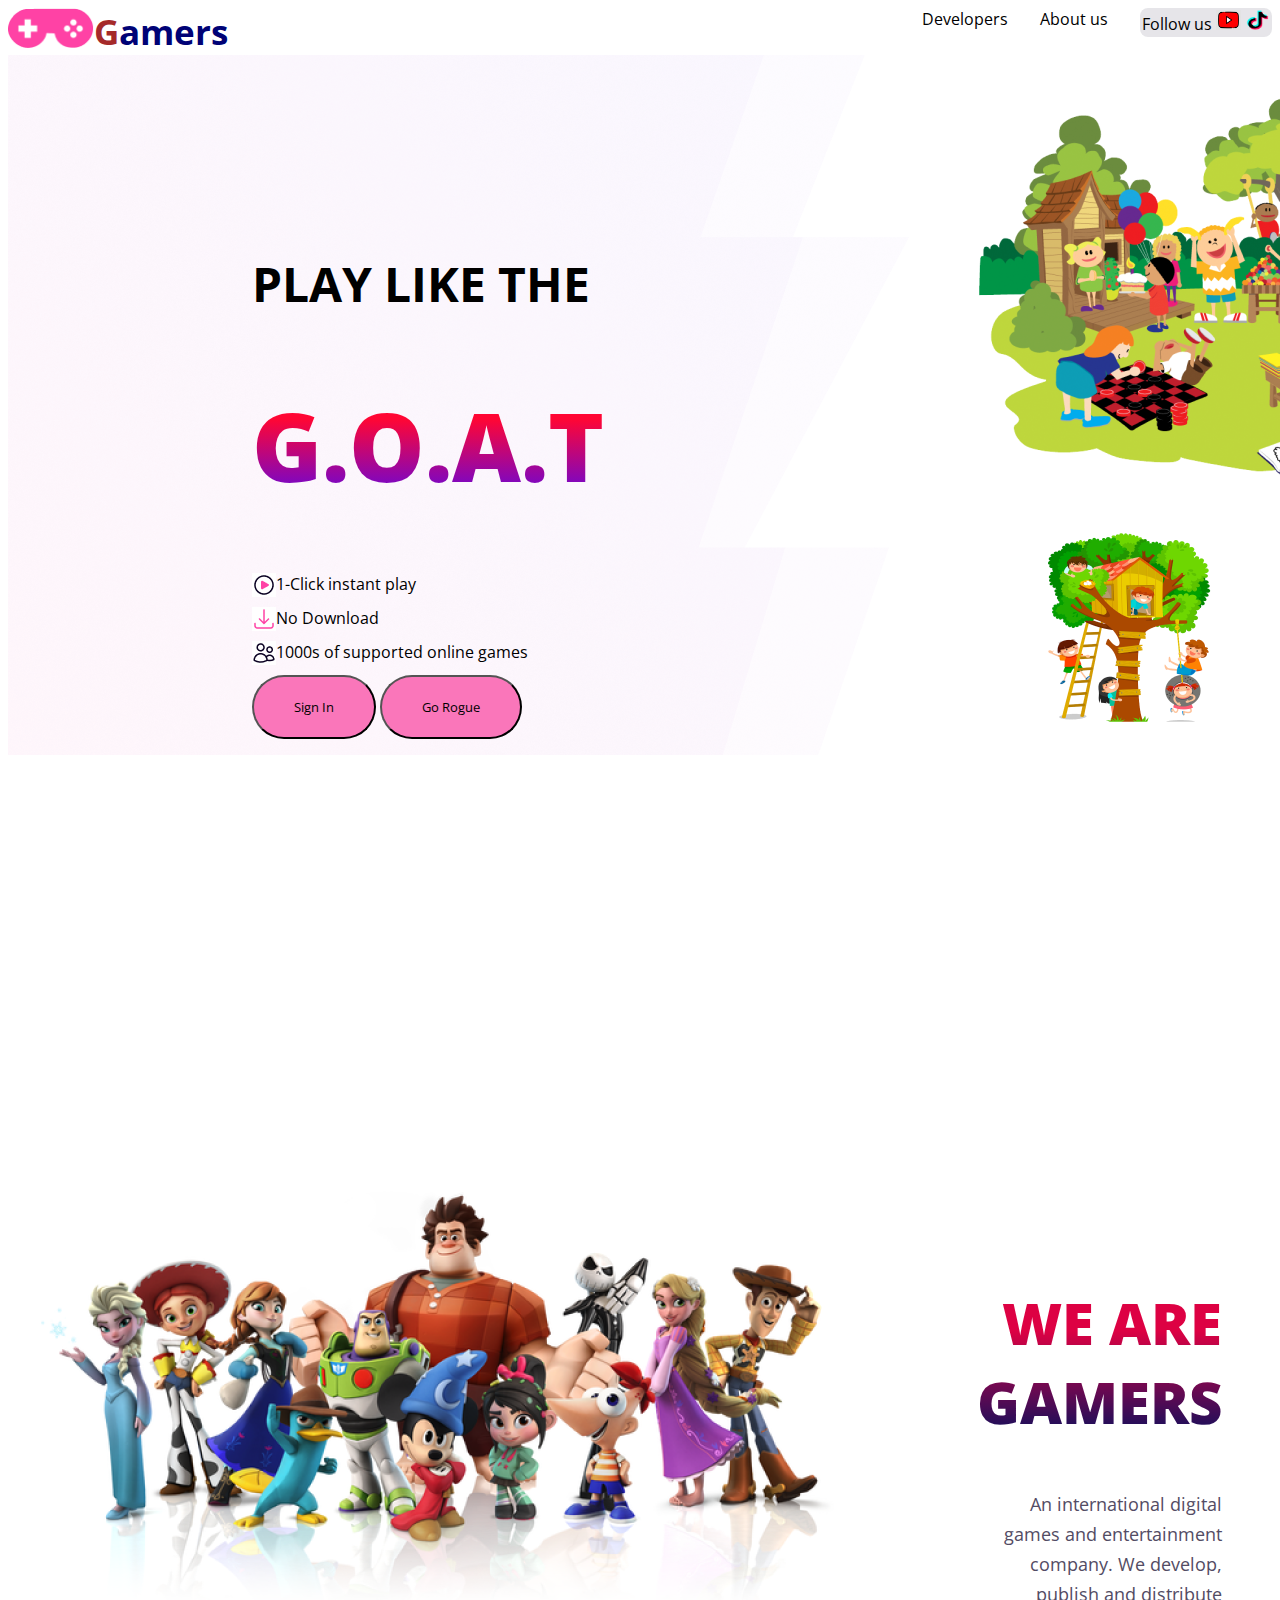
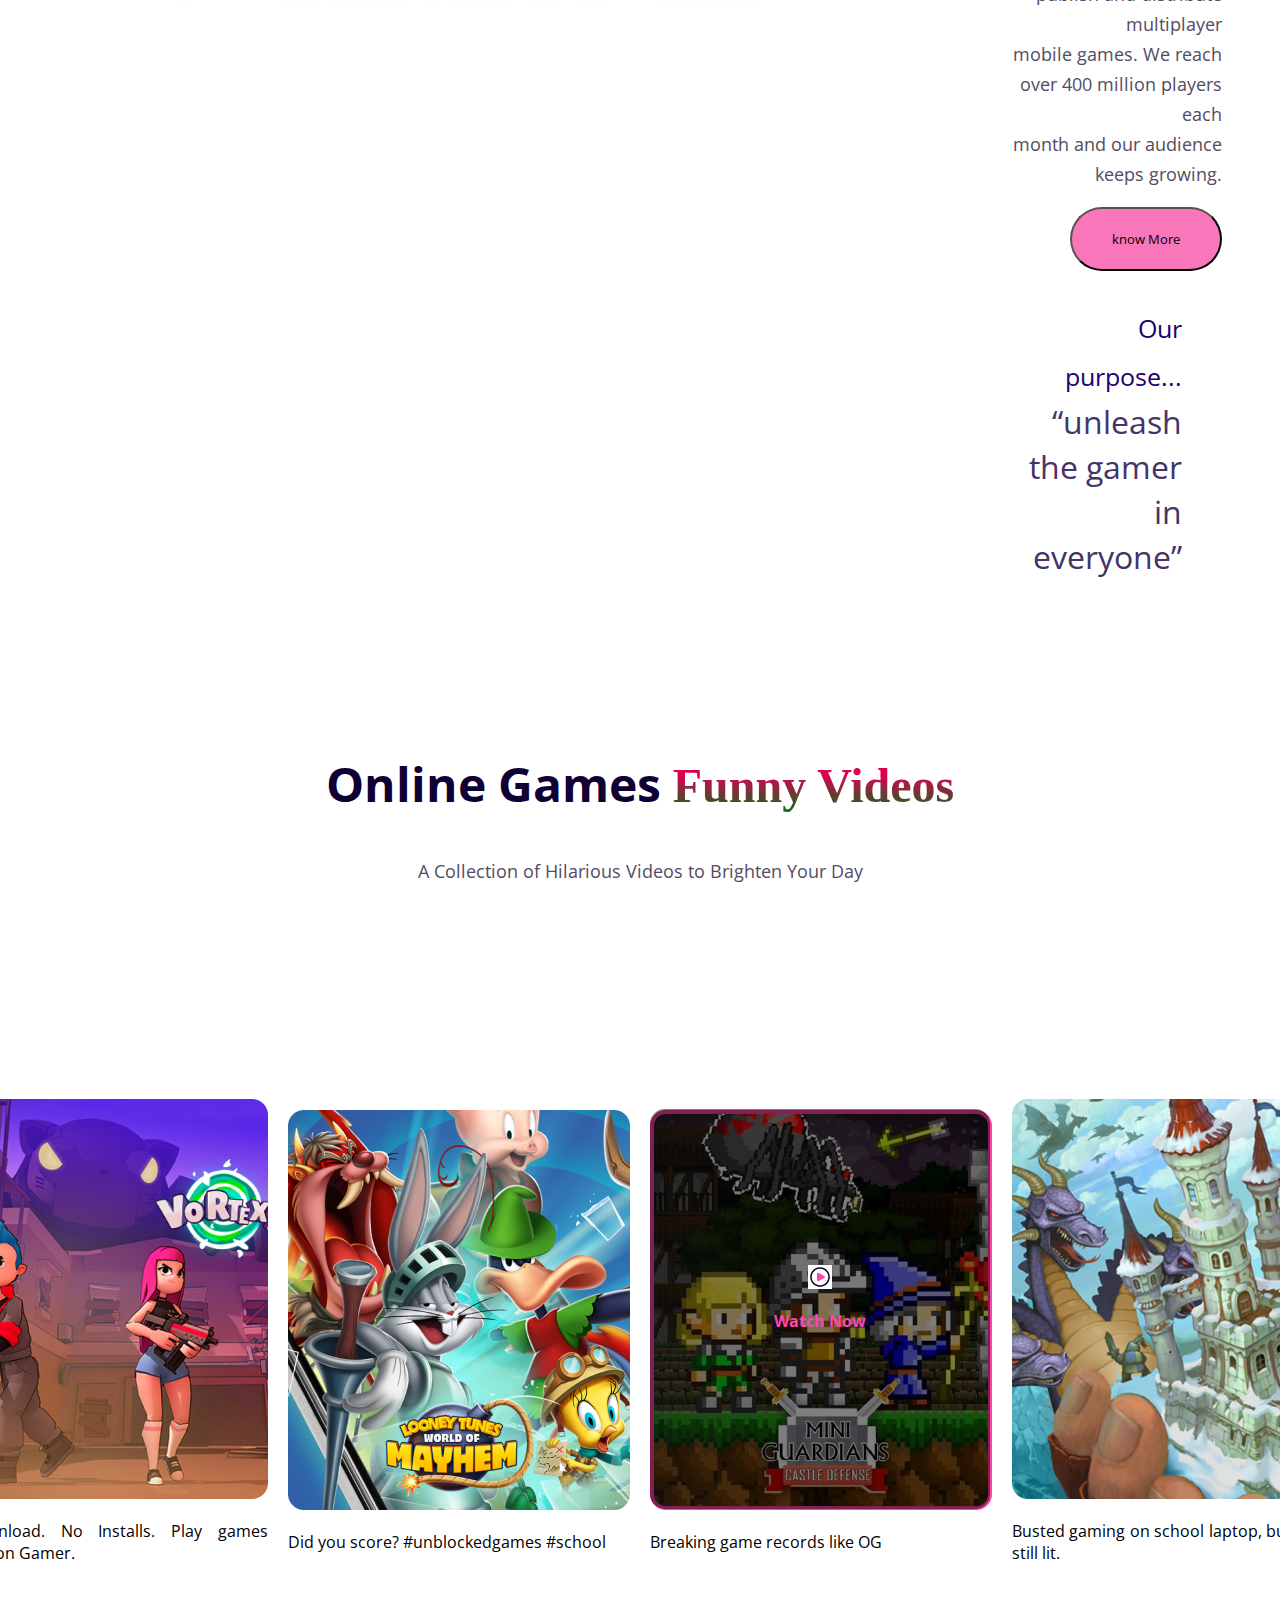
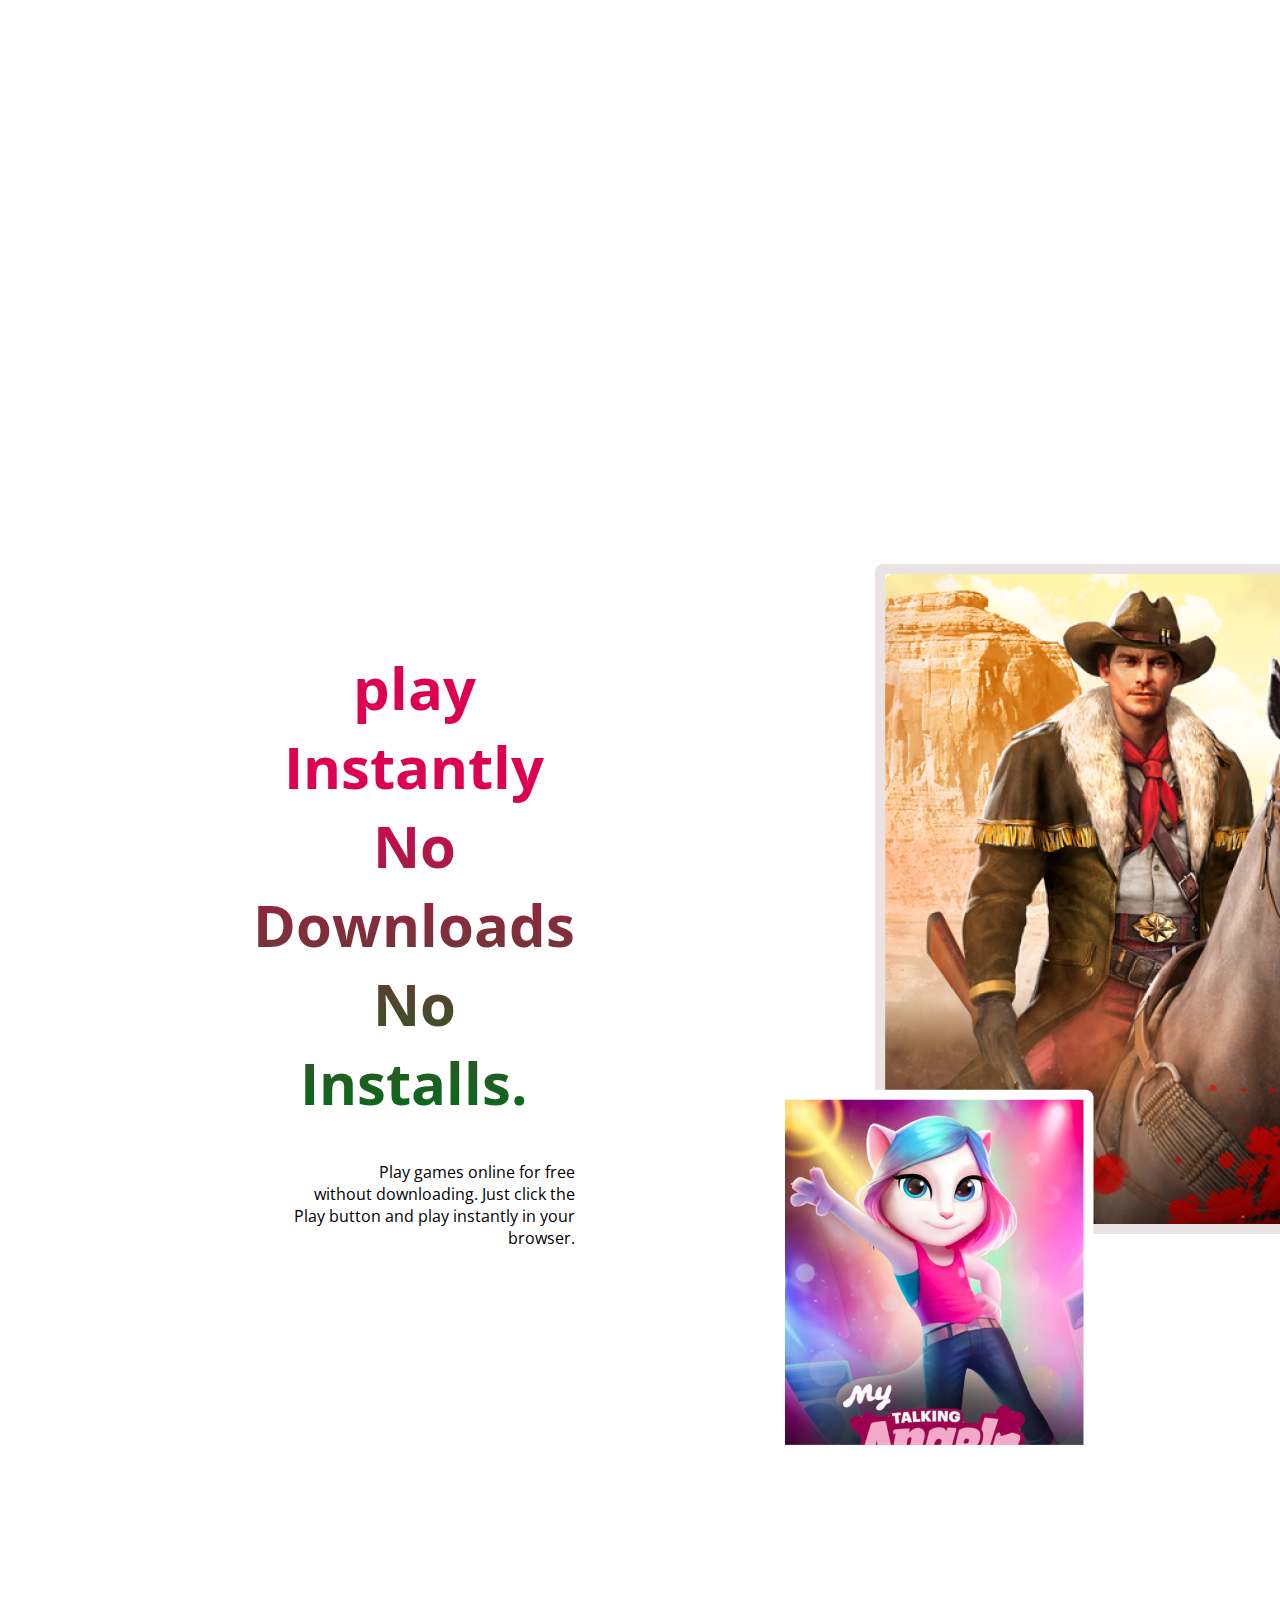
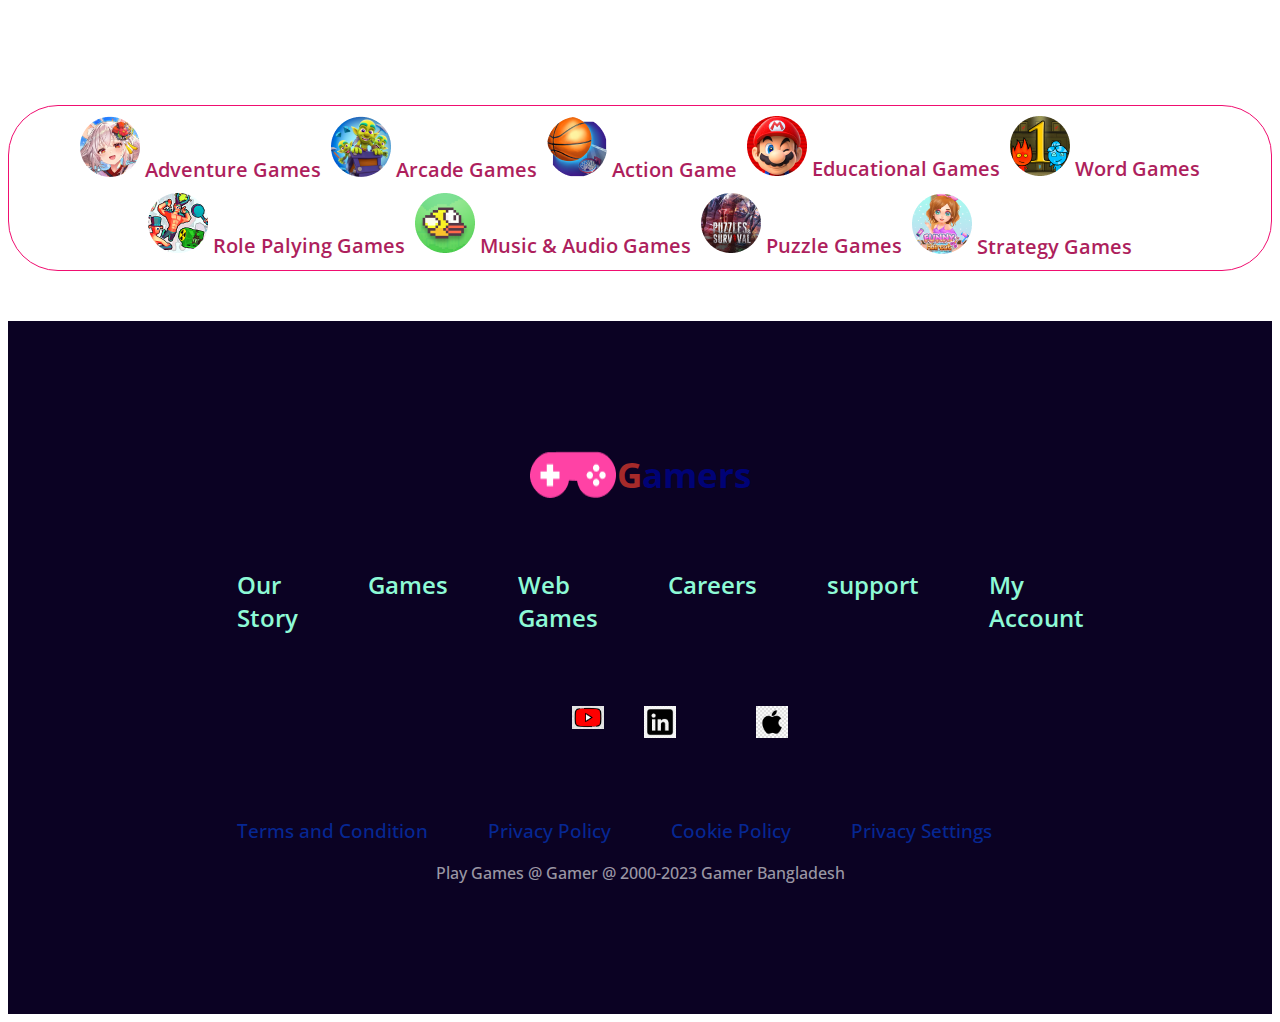
==== commit 6bf4f43e: "img section 3 is now ok" ====
--- a/index.html
+++ b/index.html
@@ -82,15 +82,12 @@
         <div class="img-section3">
             <img src="images/Rectangle 7.png" alt="">
             <p>Breaking game records like OG</p>
-            <div class="this is hover">
-             <img src="images/icons/Frame.jpg" alt="">
+            <div class="section3">
+               <img src="images/icons/Frame.jpg" alt="">
              <h4>Watch Now</h4>
             </div>
-            <div>
-                
-            </div>
-        </div>
-
+            
+        </div>
 
         <div class="img-section">
             <img src="images/Rectangle 5.png" alt="">
--- a/index.css
+++ b/index.css
@@ -258,6 +258,7 @@
 gap: 20px;
 align-items:center;
 text-align: justify;
+justify-content: center;
 
 }
 .img-section{
@@ -266,9 +267,24 @@
 .img-section3{
     width: 342px;
     height: auto;
-    
-}
-
+    position: relative;
+    top: 200px;
+    
+}
+.section3{
+        position: relative;
+        bottom: 460px;
+        display: flex;
+        flex-direction: column;
+        justify-content: center;
+        align-items: center;
+        width: 340px;
+        height: 400px;
+        background: rgba(0, 0, 0, 0.5);
+        border: rgba(0, 0, 0, 0.5);
+        border-radius: 15px;
+        color: #F948B2; 
+}
 .inside-play-instantly p{
     text-align: right;
 }
@@ -323,6 +339,7 @@
 }
 .main-div-button{
     display: flex;
+    margin-bottom: 50px;
     justify-content: center;
     align-items: center;
     font-weight: 600;
@@ -393,4 +410,29 @@
     color: rgba(255, 255, 255, 0.60);
     font-size: 1rem;
     font-weight: 500;
+}
+@media screen and (max-width:425px) {
+    .nav-state , .play, .we-are-gamer{
+        flex-direction: column;
+        align-items: center;
+        justify-content: center;
+        width: 100%;
+
+    }
+    .play{
+        flex-direction: column-reverse;
+        
+    }
+.gamers-logo, .nav li, .icon , .policy-tag , .copyright
+{
+    display: flex;
+    font-size: 20px;
+    gap:5px;
+    flex-wrap: wrap-reverse;
+    align-items: center;
+    justify-content: center;
+    padding: 5px;
+    
+    background: transparent;
+}
 }